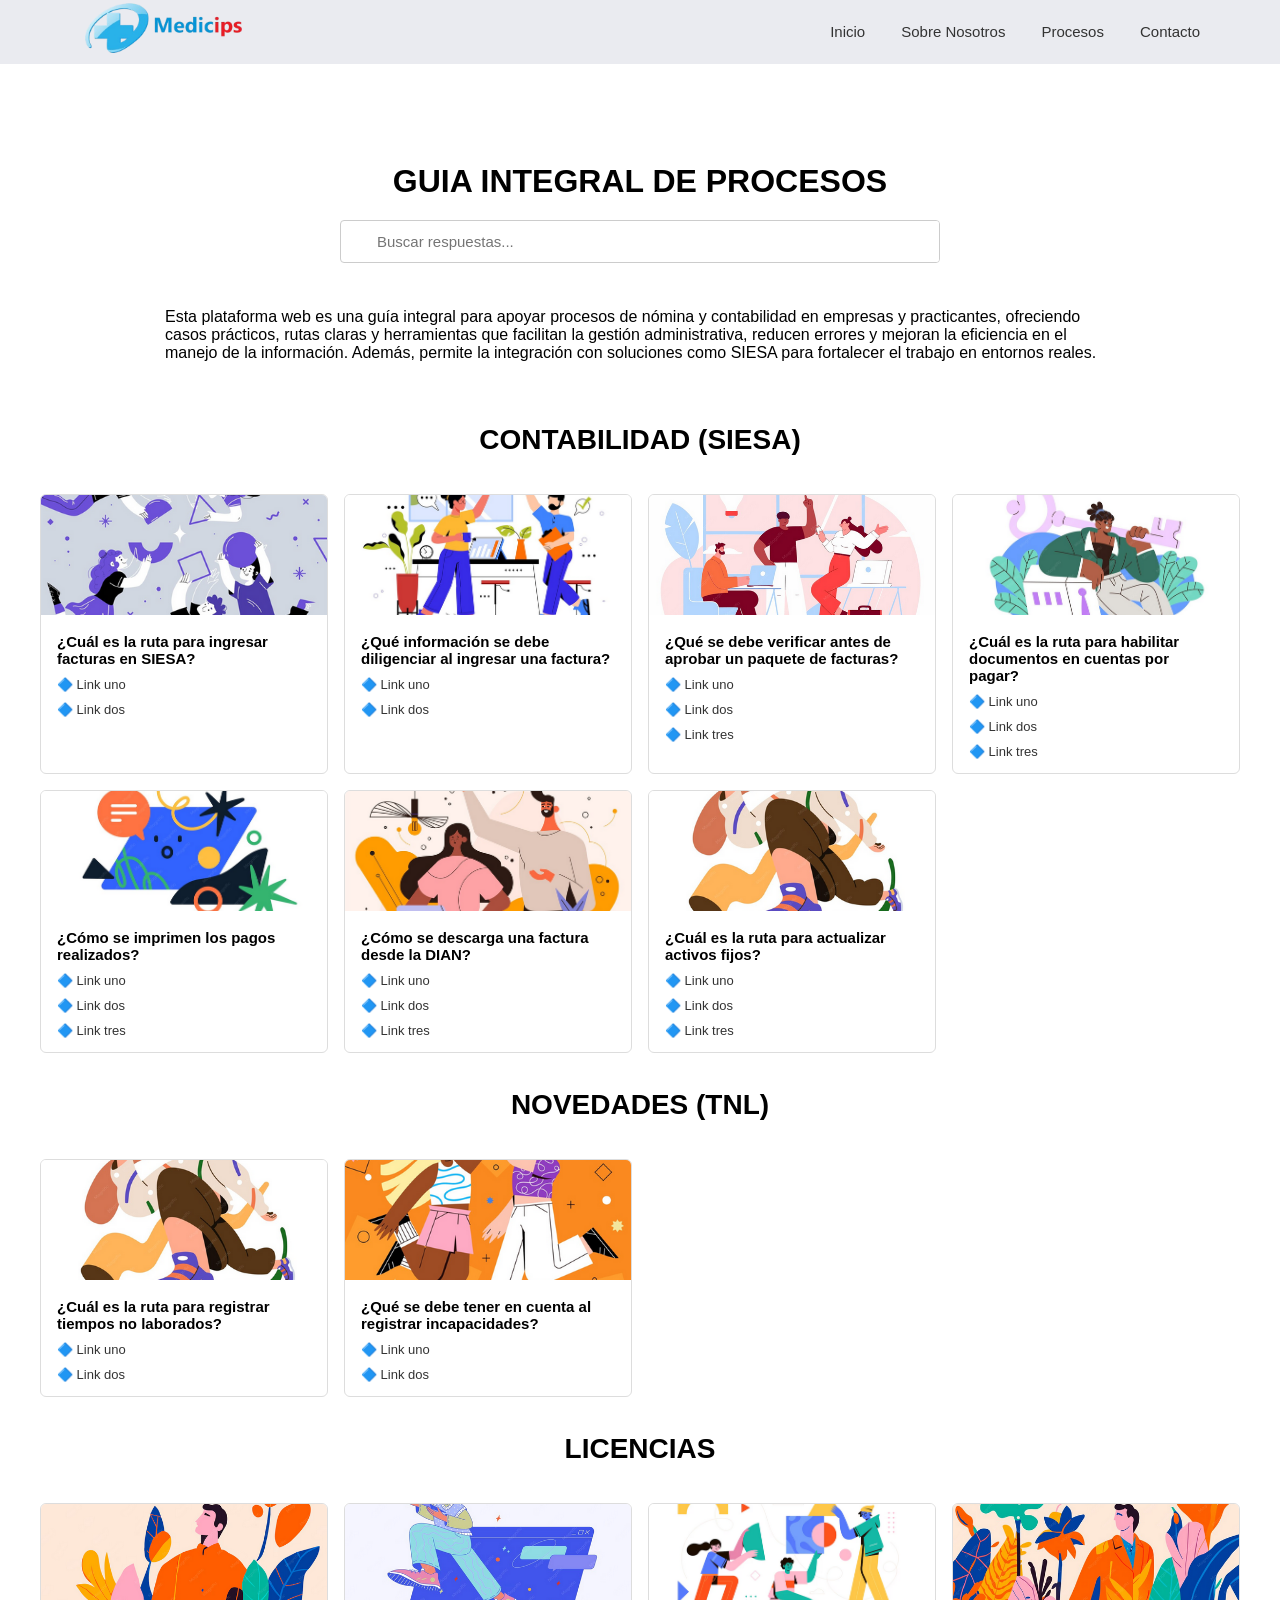
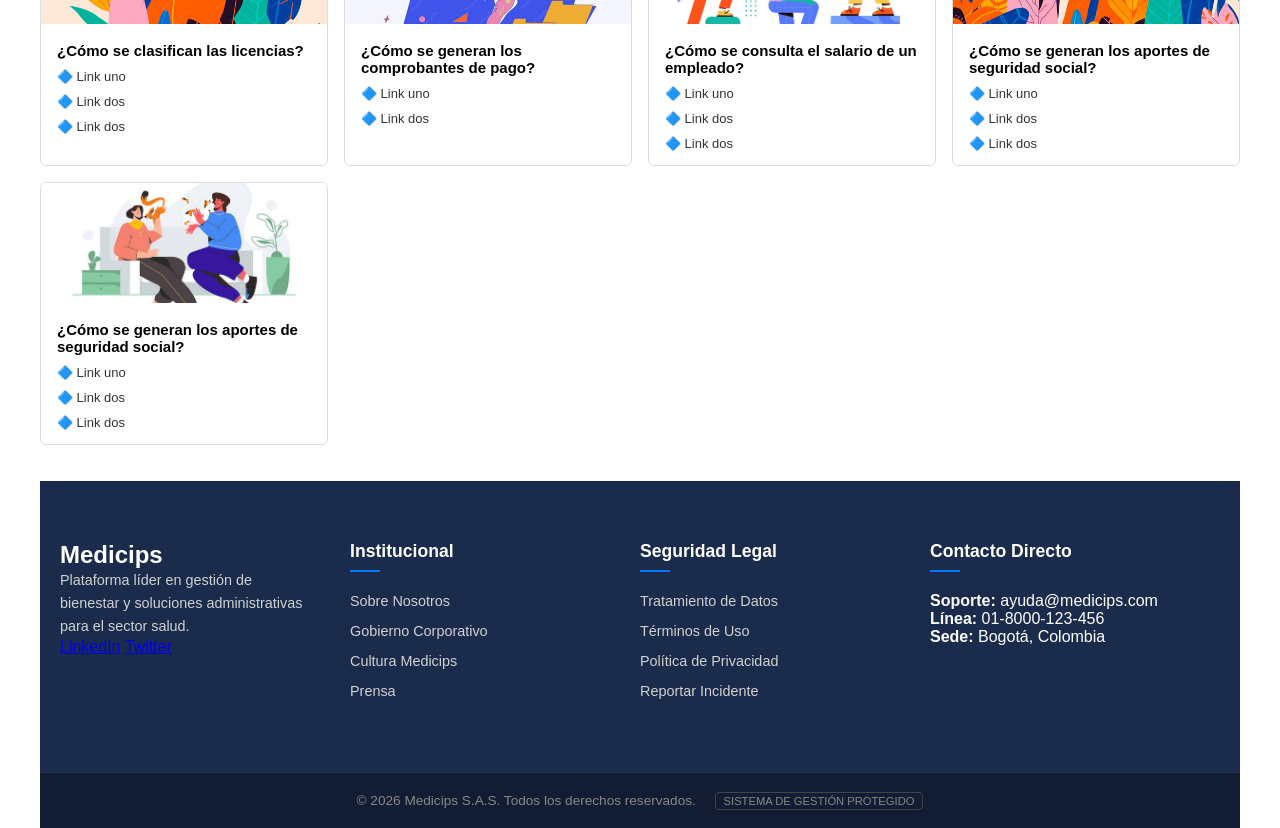
==== index.html @ a4501684 "primera version" ====
<!DOCTYPE html>
<html lang="en">
<head>
    <title>GUIA INTEGRAL DE PROCESOS</title>
    <link rel="stylesheet" href="style.css">
    
</head>

<body>
    <nav>
        <div class="nav-container">
            <div class="logo-container">
                <a href="#">
                    <img src="img/6t-removebg-preview.png" alt="logo" class="logo">
                </a>
            </div>
            <ul class="nav-links">
                <li><a href="#">Inicio</a></li>
                <li><a href="#">Sobre Nosotros</a></li>
                <li><a href="#">Procesos</a></li>
                <li><a href="#">Contacto</a></li>
            </ul>
        </div>
    </nav>
    <div class="Contenedor-principal">
        <br>
    <h1 id="Titulo-Principal" >GUIA INTEGRAL DE PROCESOS</h1>
    
   <div class="barra-busqueda">
  <i class="ti ti-search" style="padding: 0 10px; color: #888; font-size:18px;"></i>
  <input type="text" id="q" placeholder="Buscar respuestas..." autocomplete="off" />
  <i class="ti ti-x" id="clear-btn" style="display:none; cursor:pointer; padding: 0 12px; color:#888; font-size:18px;"></i>
</div>

<!-- Resultados de búsqueda -->
<div id="results" style="width:100%; max-width:600px; margin: 0 auto;"></div>

<style>
  #results .result-item {
    padding: 12px 16px;
    border-radius: 6px;
    border: 1px solid #e0e0e0;
    background: #fff;
    margin-bottom: 6px;
  }
  #results .result-category {
    font-size: 11px;
    color: #888;
    text-transform: uppercase;
    letter-spacing: 0.04em;
    margin-bottom: 3px;
  }
  #results .result-title {
    font-size: 15px;
    font-weight: 500;
    color: #1a1a1a;
    margin-bottom: 8px;
  }
  #results .result-links {
    display: flex;
    flex-wrap: wrap;
    gap: 8px;
  }
  #results .result-link {
    font-size: 13px;
    color: #0078d4;
    text-decoration: none;
    display: flex;
    align-items: center;
    gap: 4px;
  }
  #results .result-link:hover { text-decoration: underline; }
  #results mark {
    background: transparent;
    color: #0078d4;
    font-weight: 500;
  }
  #results .empty { font-size: 14px; color: #888; padding: 1rem 0; }
</style>

<script>
  const DATA = [
    { cat: "Contabilidad (SIESA)", q: "¿Cuál es la ruta para ingresar facturas en SIESA?", links: [{label:"Link uno",url:"#"},{label:"Link dos",url:"#"}] },
    { cat: "Contabilidad (SIESA)", q: "¿Qué información se debe diligenciar al ingresar una factura?", links: [{label:"Link uno",url:"#"},{label:"Link dos",url:"#"}] },
    { cat: "Contabilidad (SIESA)", q: "¿Qué se debe verificar antes de aprobar un paquete de facturas?", links: [{label:"Link uno",url:"#"},{label:"Link dos",url:"#"},{label:"Link tres",url:"#"}] },
    { cat: "Contabilidad (SIESA)", q: "¿Cuál es la ruta para habilitar documentos en cuentas por pagar?", links: [{label:"Link uno",url:"#"},{label:"Link dos",url:"#"},{label:"Link tres",url:"#"}] },
    { cat: "Contabilidad (SIESA)", q: "¿Cómo se imprimen los pagos realizados?", links: [{label:"Link uno",url:"#"},{label:"Link dos",url:"#"},{label:"Link tres",url:"#"}] },
    { cat: "Contabilidad (SIESA)", q: "¿Cómo se descarga una factura desde la DIAN?", links: [{label:"Link uno",url:"#"},{label:"Link dos",url:"#"},{label:"Link tres",url:"#"}] },
    { cat: "Contabilidad (SIESA)", q: "¿Cuál es la ruta para actualizar activos fijos?", links: [{label:"Link uno",url:"#"},{label:"Link dos",url:"#"},{label:"Link tres",url:"#"}] },
    { cat: "Novedades (TNL)", q: "¿Cuál es la ruta para registrar tiempos no laborados?", links: [{label:"Link uno",url:"#"},{label:"Link dos",url:"#"}] },
    { cat: "Novedades (TNL)", q: "¿Qué se debe tener en cuenta al registrar incapacidades?", links: [{label:"Link uno",url:"#"},{label:"Link dos",url:"#"}] },
    { cat: "Licencias", q: "¿Cómo se clasifican las licencias?", links: [{label:"Link uno",url:"#"},{label:"Link dos",url:"#"}] },
    { cat: "Licencias", q: "¿Cómo se generan los comprobantes de pago?", links: [{label:"Link uno",url:"#"},{label:"Link dos",url:"#"}] },
    { cat: "Licencias", q: "¿Cómo se consulta el salario de un empleado?", links: [{label:"Link uno",url:"#"},{label:"Link dos",url:"#"}] },
    { cat: "Licencias", q: "¿Cómo se generan los aportes de seguridad social?", links: [{label:"Link uno",url:"#"},{label:"Link dos",url:"#"}] },
    { cat: "Licencias", q: "¿Cómo se liquidan los aportes de seguridad social?", links: [{label:"Link uno",url:"#"},{label:"Link dos",url:"#"}] },
  ];

  function normalize(s) {
    return s.toLowerCase().normalize("NFD").replace(/[\u0300-\u036f]/g, "");
  }
  function highlight(text, term) {
    if (!term) return text;
    const re = new RegExp(`(${term.replace(/[.*+?^${}()|[\]\\]/g, "\\$&")})`, "gi");
    return text.replace(re, "<mark>$1</mark>");
  }
  function render(items, term) {
    const el = document.getElementById("results");
    if (!items.length) {
      el.innerHTML = '<p class="empty">No se encontraron resultados.</p>';
      return;
    }
    el.innerHTML = items.map(item => `
      <div class="result-item">
        <div class="result-category">${item.cat}</div>
        <div class="result-title">${highlight(item.q, term)}</div>
        <div class="result-links">
          ${item.links.map(l => `<a class="result-link" href="${l.url}">🔷 ${l.label}</a>`).join("")}
        </div>
      </div>
    `).join("");
  }

  const input = document.getElementById("q");
  const clearBtn = document.getElementById("clear-btn");

  input.addEventListener("input", () => {
    const raw = input.value.trim();
    clearBtn.style.display = raw ? "inline" : "none";
    if (!raw) { document.getElementById("results").innerHTML = ""; return; }
    const tokens = normalize(raw).split(/\s+/);
    const matches = DATA.filter(d =>
      tokens.every(t => normalize(d.q).includes(t) || normalize(d.cat).includes(t))
    );
    render(matches, raw);
  });

  clearBtn.addEventListener("click", () => {
    input.value = "";
    clearBtn.style.display = "none";
    document.getElementById("results").innerHTML = "";
    input.focus();
  });
</script>

    <p class="texto">Esta plataforma web es una guía integral para apoyar procesos de nómina y contabilidad en empresas y practicantes, ofreciendo casos prácticos, rutas claras y herramientas que facilitan la gestión administrativa, reducen errores y mejoran la eficiencia en el manejo de la información. Además,
       permite la integración con soluciones como SIESA para fortalecer el trabajo en entornos reales.</p>
  
    </p>
</div>

<div class="seccion-cards">
  <br>
  <br>

    <h2 class="seccion-titulo">CONTABILIDAD (SIESA)</h2>
    <br>

    <div class="cards-grid">

      <!-- Tarjeta 1 -->
      <div class="card">
        <img src="img/wedrw.png" alt="Tema 1">
        <div class="card-body">
          <h3>¿Cuál es la ruta para ingresar facturas en SIESA?</h3>
          <ul>
            <li><a href="#">🔷 Link uno</a></li>
            <li><a href="#">🔷 Link dos</a></li>
          </ul>
        </div>
      </div>

      <!-- Tarjeta 2 -->
      <div class="card">
        <img src="img/asdas.png" alt="Tema 2">
        <div class="card-body">
          <h3>¿Qué información se debe diligenciar al ingresar una factura?</h3>
          <ul>
            <li><a href="#">🔷 Link uno</a></li>
            <li><a href="#">🔷 Link dos</a></li>
 
          </ul>
        </div>
      </div>

      <!-- Tarjeta 3 -->
      <div class="card">
        <img src="img/sdf.png" alt="Tema 3">
        <div class="card-body">
          <h3>¿Qué se debe verificar antes de aprobar un paquete de facturas?</h3>
          <ul>
            <li><a href="#">🔷 Link uno</a></li>
            <li><a href="#">🔷 Link dos</a></li>
            <li><a href="#">🔷 Link tres</a></li>
          </ul>
        </div>
      </div>

      <!-- Tarjeta 4 -->
      <div class="card">
        <img src="img/jsdkf.png" alt="Tema 4">
        <div class="card-body">
          <h3> ¿Cuál es la ruta para habilitar documentos en cuentas por pagar?</h3>
          <ul>
            <li><a href="#">🔷 Link uno</a></li>
            <li><a href="#">🔷 Link dos</a></li>
            <li><a href="#">🔷 Link tres</a></li>
          </ul>
        </div>
      </div>

            <!-- Tarjeta  -->
      <div class="card">
        <img src="img/dsfjhiw.png" alt="Tema 5">
        <div class="card-body">
          <h3>¿Cómo se imprimen los pagos realizados?</h3>
          <ul>
            <li><a href="#">🔷 Link uno</a></li>
            <li><a href="#">🔷 Link dos</a></li>
            <li><a href="#">🔷 Link tres</a></li>
          </ul>
        </div>
      </div>


            <!-- Tarjeta 6 -->
      <div class="card">
        <img src="img/yueriryeio.png"Tema 6">
        <div class="card-body">
          <h3> ¿Cómo se descarga una factura desde la DIAN?</h3>
          <ul>
            <li><a href="#">🔷 Link uno</a></li>
            <li><a href="#">🔷 Link dos</a></li>
            <li><a href="#">🔷 Link tres</a></li>
          </ul>
        </div>
      </div>


            <!-- Tarjeta 7 -->
      <div class="card">
        <img src="img/i234.png"Tema 7">
        <div class="card-body">
          <h3>¿Cuál es la ruta para actualizar activos fijos?</h3>
          <ul>
            <li><a href="#">🔷 Link uno</a></li>
            <li><a href="#">🔷 Link dos</a></li>
            <li><a href="#">🔷 Link tres</a></li>
          </ul>
        </div>
      </div>

  </div>
  </div>
</body>


<div class="seccion-cards">
  <br>
  <br>
    <h3 class="seccion-titulo">NOVEDADES (TNL)</h3>
    <br>
      <div class="cards-grid">

       <!-- Tarjeta 10 -->
      <div class="card">
        <img src="img/i234.png" alt="Tema 10">
        <div class="card-body">
          <h3>¿Cuál es la ruta para registrar tiempos no laborados?</h3>
          <ul>
            <li><a href="#">🔷 Link uno</a></li>
            <li><a href="#">🔷 Link dos</a></li>
          </ul>
        </div>
      </div>

      <!-- Tarjeta 11 -->
      <div class="card">
        <img src="img/23234.png" alt="Tema 11">
        <div class="card-body">
          <h3>¿Qué se debe tener en cuenta al registrar incapacidades?</h3>
          <ul>
            <li><a href="#">🔷 Link uno</a></li>
            <li><a href="#">🔷 Link dos</a></li>
          </ul>
        </div>
      </div>

  
    </div>
  </div>
</body>


<div class="seccion-cards">
  <br>
  <br>
    <h3 class="seccion-titulo">LICENCIAS</h3>
    <br>
      <div class="cards-grid">


           <!-- Tarjeta 12 -->
      <div class="card">
        <img src="img/34798348.png" alt="Tema 12">
        <div class="card-body">
          <h3>¿Cómo se clasifican las licencias?</h3>
          <ul>
            <li><a href="#">🔷 Link uno</a></li>
            <li><a href="#">🔷 Link dos</a></li>
             <li><a href="#">🔷 Link dos</a></li>
          </ul>
        </div>
      </div>

           <!-- Tarjeta 13 -->
        <div class="card">
        <img src="img/23180.png" alt="Tema 13">
        <div class="card-body">
          <h3>¿Cómo se generan los comprobantes de pago?</h3>
          <ul>
            <li><a href="paginas/comprobantes.html">🔷 Link uno</a></li>
            <li><a href="#">🔷 Link dos</a></li>
          </ul>
        </div>
       </div>

        <!-- Tarjeta 14 -->
      <div class="card">
        <img src="img/4532.png" alt="Tema 14">
        <div class="card-body">
          <h3> ¿Cómo se consulta el salario de un empleado?</h3>
          <ul>
            <li><a href="#">🔷 Link uno</a></li>
            <li><a href="#">🔷 Link dos</a></li>
             <li><a href="#">🔷 Link dos</a></li>
          </ul>
        </div>
      </div>

          <!-- Tarjeta 15 -->
      <div class="card">
        <img src="img/7868.png" alt="Tema 15">
        <div class="card-body">
          <h3>¿Cómo se generan los aportes de seguridad social?</h3>
          <ul>
            <li><a href="#">🔷 Link uno</a></li>
            <li><a href="#">🔷 Link dos</a></li>
             <li><a href="#">🔷 Link dos</a></li>
          </ul>
        </div>
      </div>

                <!-- Tarjeta 16 -->
      <div class="card">
        <img src="img/232322.png" alt="Tema 16">
        <div class="card-body">
          <h3>¿Cómo se generan los aportes de seguridad social?</h3>
          <ul>
            <li><a href="#">🔷 Link uno</a></li>
            <li><a href="#">🔷 Link dos</a></li>
             <li><a href="#">🔷 Link dos</a></li>
          </ul>
        </div>
     </div>
  </div>
</body>

  <br>
  <br>

<footer class="main-footer">
    <div class="footer-container">
        <div class="footer-column brand-info">
            <h2 class="footer-logo">Medicips</h2>
            <p>Plataforma líder en gestión de bienestar y soluciones administrativas para el sector salud.</p>
            <div class="social-links">
                <a href="#">LinkedIn</a>
                <a href="#">Twitter</a>
            </div>
        </div>

        <div class="footer-column">
            <h3>Institucional</h3>
            <ul>
                <li><a href="#">Sobre Nosotros</a></li>
                <li><a href="#">Gobierno Corporativo</a></li>
                <li><a href="#">Cultura Medicips</a></li>
                <li><a href="#">Prensa</a></li>
            </ul>
        </div>

        <div class="footer-column">
            <h3>Seguridad Legal</h3>
            <ul>
                <li><a href="#">Tratamiento de Datos</a></li>
                <li><a href="#">Términos de Uso</a></li>
                <li><a href="#">Política de Privacidad</a></li>
                <li><a href="#">Reportar Incidente</a></li>
            </ul>
        </div>

        <div class="footer-column contact-data">
            <h3>Contacto Directo</h3>
            <p><strong>Soporte:</strong> ayuda@medicips.com</p>
            <p><strong>Línea:</strong> 01-8000-123-456</p>
            <p><strong>Sede:</strong> Bogotá, Colombia</p>
        </div>
    </div>

    <div class="footer-copyright">
        <p>&copy; 2026 Medicips S.A.S. Todos los derechos reservados. <span class="legal-tag">Sistema de Gestión Protegido</span></p>
    </div>
</footer>

  </body>
  </html>
---- style.css ----
* {
    margin:0;
    padding: 0;
    box-sizing: border-box;
    font-family: 'Segoe UI', Tahoma, Geneva, Verdana, sans-serif;

}

body {
    min-height: 100dvh;
    display: flex;
    flex-direction: column;
    align-items: center;
    justify-content: flex-start;
    background-color: #cacaca(97.18% 4.48 252.55);
    font-family: 'Segoe UI', Tahoma, Geneva, Verdana, sans-serif;
    margin: 0;
}

/*este de la barra navegadora*/
nav {
    width: 100%;
    background-color: hsl(230, 17%, 93%);
    box-shadow: 2 8px rgba(0,0,0,0.15);
    padding: 2px 0;
    margin-bottom: 10px;
    position: sticky;
    top: 0;
    z-index: 1000;
    overflow: hidden;
}

/*espacio entre los textos de la barra*/

.nav-links {
    display: flex;
    list-style: none;
    gap: 36px; 
}

/*texto de la barra de navegacion*/

.nav-links a {
    text-decoration: none;
    color:#333;
    font-size: 15px;
    position: relative;
}
 
/*color del texto de la barraa*/

.nav-links a::after {
    content: '';
    position: absolute;
    bottom: -5px;
    left: 0;
    width: 100%;
    height: 2px;
    background-color: #000000;
    transform: scaleX(0);
    transform-origin: center;
    transition: 0.3s ease-in-out;
}

.nav-links a:hover::after {
    transform: scaleX(1);
}

/*el padding aqui es que tan pegado esta el texto de la barra*/

.Contenedor-principal {
    max-width: 1300px;
    margin: 0 auto;
    padding: 1px 1px;
    display: flex;
    flex-direction: column;
    align-items: flex-start;
}

.nav-container {
    max-width: 1200px;
    margin: 0 auto;
    padding: 10px 40px;
    display: flex;
    justify-content: space-between;
    align-items: center;
    height: 60px;
   
    
}

.logo {
    height: 180px;
    width: auto;
    display: block;
    object-fit: contain
}

#Titulo-Principal {
    text-align: center;
    width: 100%;
    margin: 0 auto;
    color: rgb(0, 0, 0);
    margin-top: 70px;
}

p.texto {
    max-width: 1000px;
    margin: 0 auto;
    padding: 25px;
    line-height: justify;
}

.barra-busqueda {
  display: flex;
  align-items: center;
  width: 100%;
  max-width: 600px;
  border: 1px solid #ccc;
  border-radius: 4px;
  overflow: hidden;
  margin: 20px auto;
}

.barra-busqueda input {
  flex: 1;
  padding: 12px 16px;
  border: none;
  outline: none;
  font-size: 15px;
  color: #333;
}

.barra-busqueda button {
  padding: 12px 18px;
  background-color: white;
  border: none;
  border-left: 1px solid #ccc;
  cursor: pointer;
  font-size: 18px;
  color: #0078d4; /* azul Microsoft */
  transition: background 0.2s;
}

.barra-busqueda button:hover {
  background-color: #f0f0f0;
}

.seccion-titulo {
  text-align: center;
  font-size: 28px;
  margin-bottom: 20px;
  color: #000;
}

/*aqui comenzamos con las tarjetas y graficos*/

.cards-grid {
  display: grid;
  grid-template-columns: repeat(4, 1fr); /* 4 columnas como Microsoft */
  gap: 16px;
  width: 100%;
  max-width: 1200px;
  margin: 0 auto;
}

.card {
  border: 1px solid #ddd;
  border-radius: 6px;
  overflow: hidden;
  background: #fff;
  transition: box-shadow 0.2s;
}

.card:hover {
  box-shadow: 0 4px 16px rgba(0,0,0,0.12);
}

.card img {
  width: 100%;
  height: 120px;
  object-fit: cover; /* la imagen cubre el espacio sin deformarse */
}

.card-body {
  padding: 14px 16px;
}

.card-body h3 {
  font-size: 15px;
  margin-bottom: 10px;
  color: #000;
}

.card-body ul {
  list-style: none;
  padding: 0;
  margin: 0;
  display: flex;
  flex-direction: column;
  gap: 10px;
}

.card-body ul a {
  text-decoration: none;
  color: #333;
  font-size: 13px;
  display: flex;
  align-items: flex-start;
  gap: 8px;
}

.card-body ul a:hover {
  color: #0078d4}


:root {
    --azul-oscuro: #1a2b4b; /* El color "ancla" para el footer */
    --azul-acento: #007bff; /* El color de los links y bordes */
    --gris-texto: #d1d1d1;
    --blanco: #ffffff;
}

.main-footer {
    width: 100%;
    margin: 0;
    padding: 0;
    display: block;
    background-color: var(--azul-oscuro);
    color: var(--blanco);
    padding: 60px 0 0 0;
    font-family: 'Segoe UI', Roboto, sans-serif;
}

.footer-container {
    max-width: 1200px;
    margin: 0 auto;
    display: flex;
    flex-wrap: wrap;
    justify-content: space-between;
    padding: 0 20px 40px 20px;
}

.footer-column {
    flex: 1;
    min-width: 200px;
    margin-bottom: 20px;
}

.footer-column h3 {
    font-size: 1.1rem;
    margin-bottom: 20px;
    position: relative;
    padding-bottom: 10px;
}

/* Línea decorativa bajo los títulos */
.footer-column h3::after {
    content: '';
    position: absolute;
    left: 0;
    bottom: 0;
    width: 30px;
    height: 2px;
    background-color: var(--azul-acento);
}

.footer-column ul {
    list-style: none;
    padding: 0;
}

.footer-column ul li {
    margin-bottom: 12px;
}

.footer-column ul li a {
    color: var(--gris-texto);
    text-decoration: none;
    font-size: 0.9rem;
    transition: color 0.3s ease;
}

.footer-column ul li a:hover {
    color: var(--azul-acento);
}

.brand-info p {
    font-size: 0.9rem;
    color: var(--gris-texto);
    line-height: 1.6;
    max-width: 250px;
}

/* Sección de Copyright */
.footer-copyright {
    background-color: #121d33;
    text-align: center;
    padding: 20px;
    border-top: 1px solid rgba(255,255,255,0.1);
}

.footer-copyright p {
    margin: 0;
    font-size: 0.85rem;
    color: #888;
}

.legal-tag {
    margin-left: 15px;
    padding: 2px 8px;
    border: 1px solid #444;
    border-radius: 4px;
    text-transform: uppercase;
    font-size: 0.7rem;
}
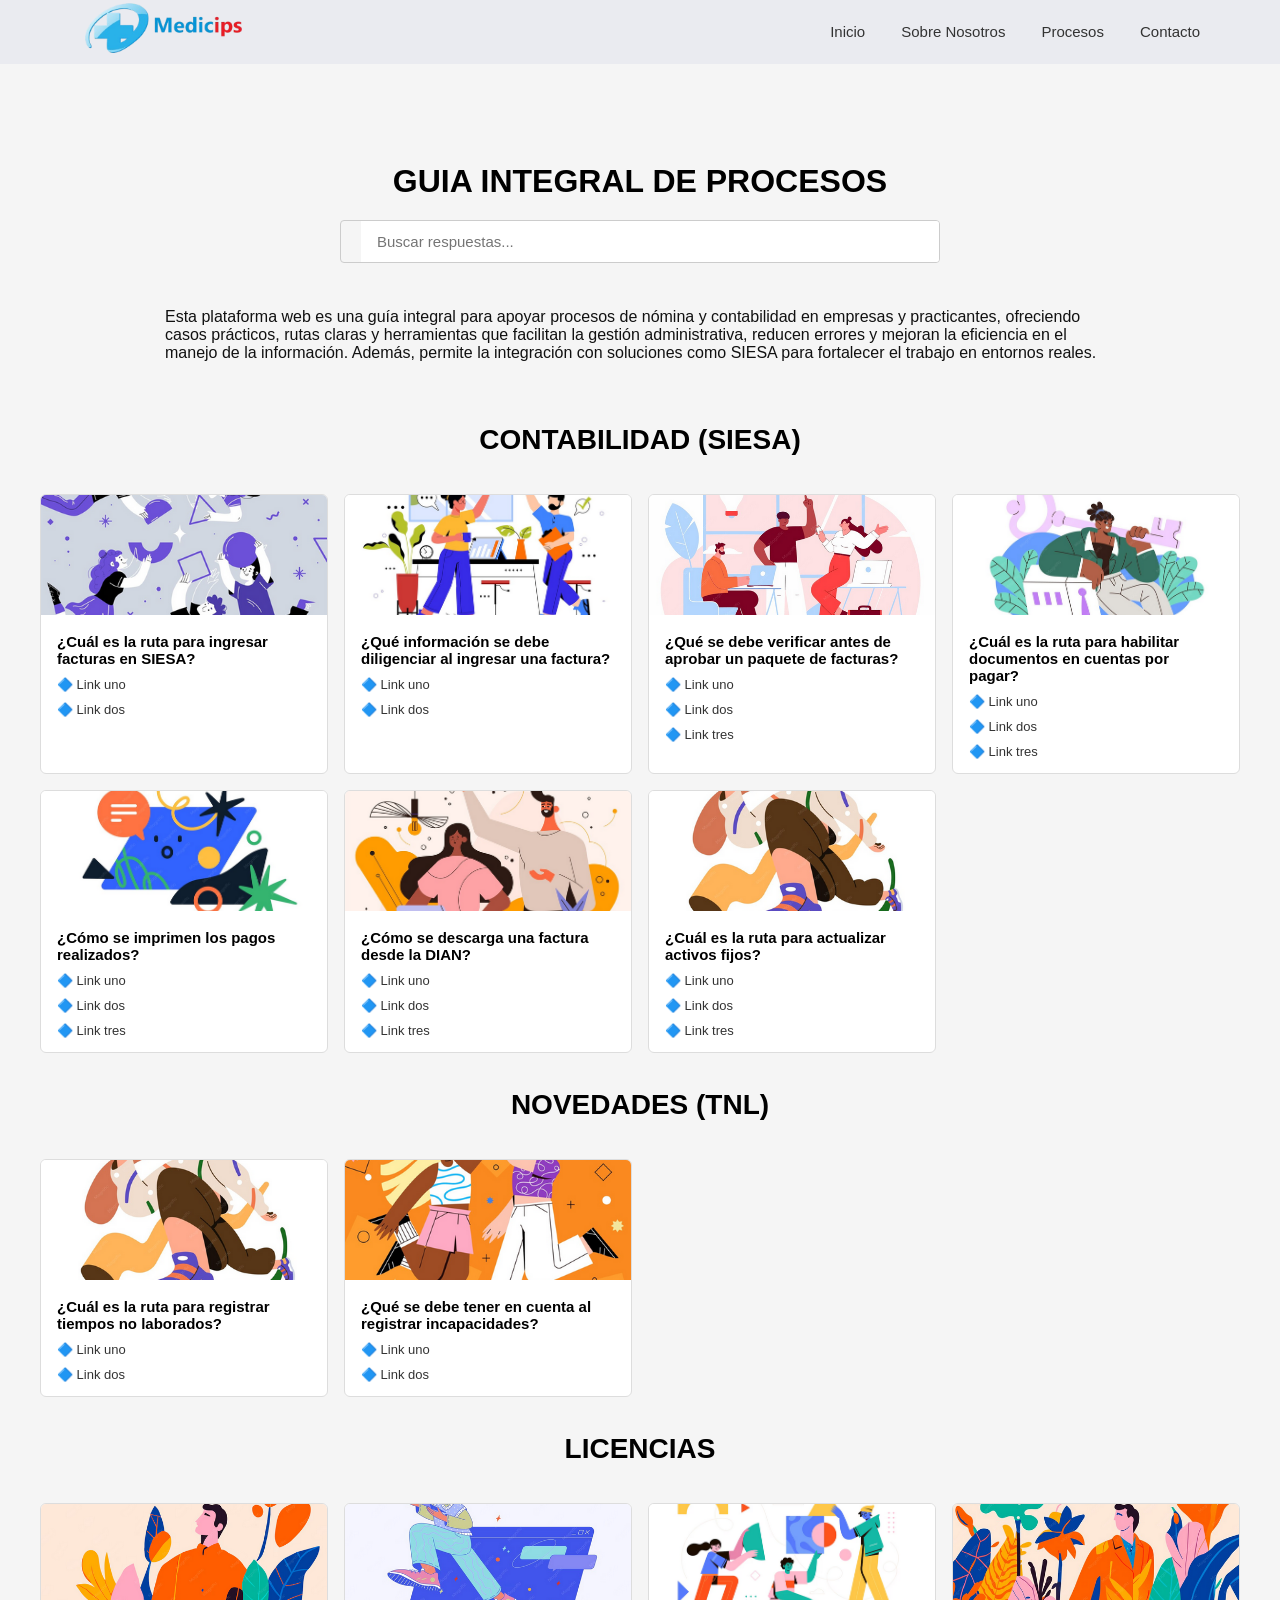
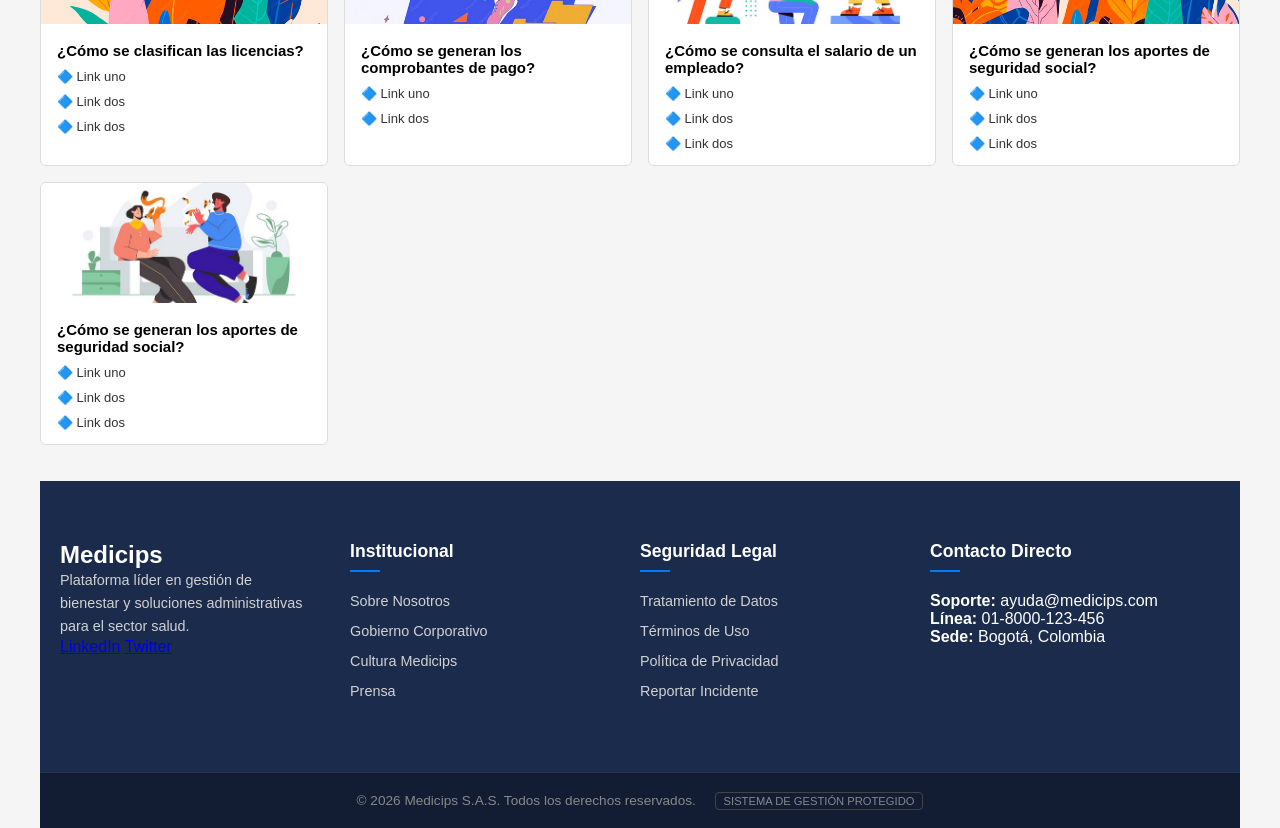
==== commit 8e9cd0c6: "actualizar estilos y agregar ligthbox y footer" ====
--- a/index.html
+++ b/index.html
@@ -319,7 +319,7 @@
         <div class="card-body">
           <h3>¿Cómo se generan los comprobantes de pago?</h3>
           <ul>
-            <li><a href="paginas/comprobantes.html">🔷 Link uno</a></li>
+            <li><a href="comprobantes.html">🔷 Link uno</a></li>
             <li><a href="#">🔷 Link dos</a></li>
           </ul>
         </div>
--- a/style.css
+++ b/style.css
@@ -313,4 +313,144 @@
     border-radius: 4px;
     text-transform: uppercase;
     font-size: 0.7rem;
+}
+
+/* AQUI ES LA PAGINA DE LA DICHA 13*/
+
+body{
+    margin:0;
+    font-family: "Segoe UI", sans-serif;
+    background:#f5f5f5;
+    color:#111;
+}
+
+.hero{
+    max-width:1200px;
+    margin:auto;
+    padding:80px 40px;
+
+    display:flex;
+    align-items:center;
+    justify-content:space-between;
+    gap:60px;
+}
+
+.hero-text{
+    flex:1;
+}
+
+.hero-text h1{
+    font-size:56px;
+    line-height:1.1;
+    margin-bottom:20px;
+}
+
+.hero-text p{
+    font-size:18px;
+    color:#555;
+    line-height:1.6;
+    max-width:500px;
+}
+
+.hero-text button{
+    margin-top:30px;
+    padding:14px 28px;
+
+    border:none;
+    border-radius:12px;
+
+    background:#0067b8;
+    color:white;
+
+    font-size:16px;
+    cursor:pointer;
+}
+
+.hero-image{
+    flex:1;
+}
+
+.hero-image img{
+    width:100%;
+    max-width:500px;
+}
+
+
+/* ESTOS SON LOS PASOS TARJETA 13 */
+
+.seccion-pagos {
+    max-width: 1200px;
+    margin: auto;
+    padding: 40px 80px 80px;
+    display: flex;
+    flex-direction: column;
+    gap: 30px;
+}
+
+.seccion-pagos .card {
+    background: white;
+    border-radius: 24px;
+    padding: 30px;
+    display: flex;
+    align-items: center;
+    gap: 40px;
+    box-shadow: 0 2px 10px rgba(0,0,0,0.05);
+    transition: 0.3s;
+    border: none;
+    min-height: 140px;
+}
+
+.seccion-pagos .card:hover {
+    transform: translateY(-4px);
+}
+
+.seccion-pagos .card img {
+    width: 350px;
+    height: 220px;
+    object-fit: cover;
+    border-radius: 12px; 
+    flex-shrink: 0;
+}
+
+.seccion-pagos .card-texto h3 {
+    margin: 0;
+    font-size: 28px;
+}
+
+.seccion-pagos .card-texto p {
+    margin-top: 10px;
+    color: #555;
+    line-height: 1.6;
+    font-size: 17px;
+}
+
+
+/* LIGHTBOX */
+.lightbox-overlay {
+    display: none;
+    position: fixed;
+    top: 0;
+    left: 0;
+    width: 100%;
+    height: 100%;
+    background: rgba(0, 0, 0, 0.85);
+    z-index: 9999;
+    justify-content: center;
+    align-items: center;
+    cursor: zoom-out;
+}
+
+.lightbox-overlay.activo {
+    display: flex;
+}
+
+.lightbox-overlay img {
+    max-width: 90%;
+    max-height: 90vh;
+    border-radius: 12px;
+    box-shadow: 0 0 40px rgba(0,0,0,0.5);
+}
+
+.seccion-pagos .card img {
+    cursor: zoom-in;
 }
